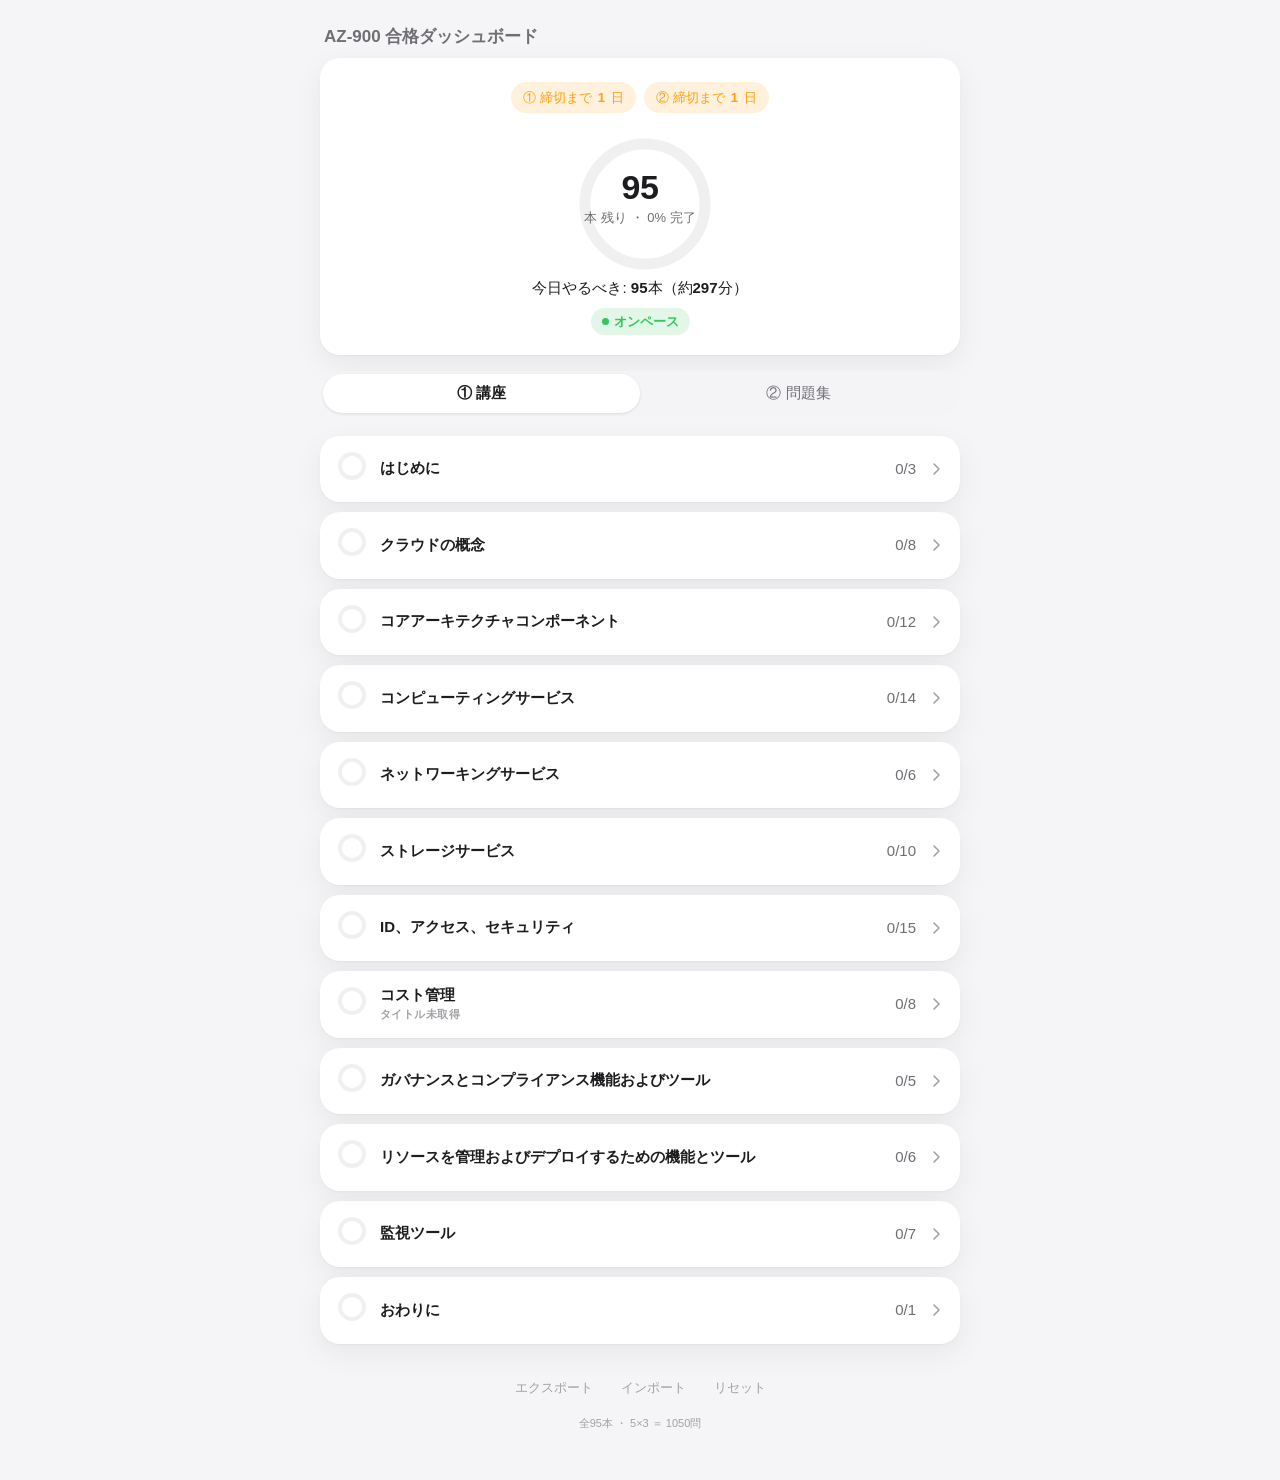
==== index.html @ 656df4c3 "feat: AZ-900 学習管理ダッシュボード（① 講座 / ② 問題集の進捗・ペース管理）" ====
<!DOCTYPE html>
<html lang="ja">

<head>
  <meta charset="UTF-8">
  <meta name="viewport" content="width=device-width, initial-scale=1, viewport-fit=cover">
  <meta name="color-scheme" content="light dark">
  <title>AZ-900 合格ダッシュボード</title>
  <link rel="stylesheet" href="styles.css">
</head>

<body>
  <main class="app" id="app">
    <!-- app.js が動的にレンダリングする。JS無効時のフォールバック文言のみ置く。 -->
    <noscript>
      <p style="padding:24px;text-align:center;">
        このダッシュボードの利用には JavaScript が必要です。
      </p>
    </noscript>
  </main>

  <!-- 非module・プレーンな defer スクリプト。読み込み順は data.js → app.js。 -->
  <script defer src="data.js"></script>
  <script defer src="app.js"></script>
</body>

</html>
---- styles.css ----
/* ===========================================================================
   AZ-900 合格ダッシュボード — styles.css
   DESIGN.md のトークンをそのまま実装。外部依存ゼロ。
   =========================================================================== */

:root {
  color-scheme: light dark;
  --bg: #F5F5F7;
  --surface: #FFFFFF;
  --surface-2: #F4F4F7;
  --text: #1D1D1F;
  --text-2: #6E6E73;
  --text-3: #A1A1A6;
  --separator: rgba(0, 0, 0, 0.08);
  --accent: #0071E3;
  --accent-soft: rgba(0, 113, 227, 0.12);
  --success: #34C759;
  --warn: #FF9F0A;
  --danger: #FF3B30;
  --ring-track: rgba(0, 0, 0, 0.06);
  --shadow-card: 0 1px 2px rgba(0, 0, 0, .04), 0 10px 30px rgba(0, 0, 0, .06);

  --font: -apple-system, BlinkMacSystemFont, "Segoe UI", Roboto,
    "Hiragino Sans", "Noto Sans JP", sans-serif;

  --ease-out: cubic-bezier(.22, .61, .36, 1);
  --ease-spring: cubic-bezier(.34, 1.56, .64, 1);
  --dur-fast: 180ms;
  --dur: 280ms;
  --dur-slow: 460ms;

  --r-sm: 10px;
  --r-md: 14px;
  --r-lg: 20px;
  --r-pill: 999px;

  --pad-page: 16px;
  --maxw: 680px;
}

@media (prefers-color-scheme: dark) {
  :root {
    --bg: #000000;
    --surface: #1C1C1E;
    --surface-2: #2C2C2E;
    --text: #F5F5F7;
    --text-2: #AEAEB2;
    --text-3: #6E6E73;
    --separator: rgba(255, 255, 255, 0.10);
    --accent: #0A84FF;
    --accent-soft: rgba(10, 132, 255, 0.18);
    --success: #30D158;
    --warn: #FFD60A;
    --danger: #FF453A;
    --ring-track: rgba(255, 255, 255, 0.12);
    --shadow-card: none;
  }
}

/* --- reset ---------------------------------------------------------------- */
* {
  box-sizing: border-box;
  margin: 0;
  padding: 0;
}

html {
  -webkit-text-size-adjust: 100%;
}

body {
  font-family: var(--font);
  font-size: 15px;
  line-height: 1.5;
  color: var(--text);
  background: var(--bg);
  -webkit-font-smoothing: antialiased;
  text-rendering: optimizeLegibility;
  padding:
    env(safe-area-inset-top) env(safe-area-inset-right)
    env(safe-area-inset-bottom) env(safe-area-inset-left);
}

button {
  font: inherit;
  color: inherit;
  background: none;
  border: none;
  cursor: pointer;
}

.num {
  font-variant-numeric: tabular-nums;
  font-feature-settings: "tnum";
}

.visually-hidden {
  position: absolute;
  width: 1px;
  height: 1px;
  padding: 0;
  margin: -1px;
  overflow: hidden;
  clip: rect(0, 0, 0, 0);
  white-space: nowrap;
  border: 0;
}

:focus-visible {
  outline: 2px solid var(--accent);
  outline-offset: 2px;
  border-radius: 6px;
}

/* --- layout --------------------------------------------------------------- */
.app {
  max-width: var(--maxw);
  margin: 0 auto;
  padding: 8px var(--pad-page) 48px;
}

@media (min-width: 480px) {
  .app {
    --pad-page: 20px;
  }
}

/* --- header --------------------------------------------------------------- */
.header {
  padding: 16px 4px 8px;
}

.header__title {
  font-size: 17px;
  font-weight: 600;
  letter-spacing: 0;
  color: var(--text-2);
}

/* --- card ----------------------------------------------------------------- */
.card {
  background: var(--surface);
  border-radius: var(--r-lg);
  box-shadow: var(--shadow-card);
}

@media (prefers-color-scheme: dark) {
  .card {
    border: 1px solid var(--separator);
  }
}

/* --- hero ----------------------------------------------------------------- */
.hero {
  padding: 24px 20px 20px;
  margin-bottom: 16px;
  text-align: center;
}

.hero__chips {
  display: flex;
  justify-content: center;
  gap: 8px;
  margin-bottom: 20px;
}

.chip {
  display: inline-flex;
  align-items: center;
  gap: 6px;
  padding: 6px 12px;
  border-radius: var(--r-pill);
  background: var(--surface-2);
  font-size: 13px;
  color: var(--text-2);
  white-space: nowrap;
}

.chip__days {
  font-weight: 700;
  font-variant-numeric: tabular-nums;
}

.chip--normal {
  color: var(--text-2);
}

.chip--warn {
  color: var(--warn);
  background: color-mix(in srgb, var(--warn) 14%, transparent);
}

.chip--danger {
  color: var(--danger);
  background: color-mix(in srgb, var(--danger) 14%, transparent);
}

.hero__ring {
  position: relative;
  width: 132px;
  height: 132px;
  margin: 4px auto 8px;
}

.hero__ring-center {
  position: absolute;
  inset: 0;
  display: flex;
  flex-direction: column;
  align-items: center;
  justify-content: center;
  gap: 2px;
}

.hero__big {
  font-size: 34px;
  font-weight: 700;
  letter-spacing: -0.01em;
  line-height: 1.05;
  font-variant-numeric: tabular-nums;
}

.hero__pct {
  font-size: 13px;
  color: var(--text-2);
  font-variant-numeric: tabular-nums;
}

.hero__today {
  margin-top: 12px;
  display: flex;
  flex-direction: column;
  align-items: center;
  gap: 8px;
}

.hero__today-line {
  font-size: 15px;
  color: var(--text);
}

.hero__today-line b {
  font-weight: 700;
  font-variant-numeric: tabular-nums;
}

.badge {
  display: inline-flex;
  align-items: center;
  gap: 5px;
  padding: 4px 11px;
  border-radius: var(--r-pill);
  font-size: 13px;
  font-weight: 600;
}

.badge__dot {
  width: 7px;
  height: 7px;
  border-radius: 50%;
  background: currentColor;
}

.badge--success {
  color: var(--success);
  background: color-mix(in srgb, var(--success) 14%, transparent);
}

.badge--warn {
  color: var(--warn);
  background: color-mix(in srgb, var(--warn) 14%, transparent);
}

.badge--danger {
  color: var(--danger);
  background: color-mix(in srgb, var(--danger) 14%, transparent);
}

/* --- ring (svg) ----------------------------------------------------------- */
.ring {
  transform: rotate(-90deg);
}

.ring__track {
  fill: none;
  stroke: var(--ring-track);
}

.ring__progress {
  fill: none;
  stroke: var(--accent);
  stroke-linecap: round;
  transition: stroke-dashoffset var(--dur-slow) var(--ease-out),
    stroke var(--dur) var(--ease-out);
}

.ring__progress.is-complete {
  stroke: var(--success);
}

/* --- segmented control ---------------------------------------------------- */
.segmented {
  position: relative;
  display: grid;
  grid-template-columns: 1fr 1fr;
  gap: 0;
  padding: 3px;
  margin-bottom: 20px;
  background: var(--surface-2);
  border-radius: var(--r-pill);
}

.segmented__pill {
  position: absolute;
  top: 3px;
  left: 3px;
  bottom: 3px;
  width: calc(50% - 3px);
  border-radius: var(--r-pill);
  background: var(--surface);
  box-shadow: 0 1px 3px rgba(0, 0, 0, .10);
  transform: translateX(0);
  transition: transform var(--dur) var(--ease-out);
}

@media (prefers-color-scheme: dark) {
  .segmented__pill {
    background: var(--surface);
    box-shadow: 0 1px 3px rgba(0, 0, 0, .4);
  }
}

.segmented[data-active="quiz"] .segmented__pill {
  transform: translateX(100%);
}

.segmented__btn {
  position: relative;
  z-index: 1;
  padding: 8px 4px;
  border-radius: var(--r-pill);
  font-size: 15px;
  font-weight: 400;
  color: var(--text-2);
  transition: color var(--dur) var(--ease-out);
}

.segmented__btn[aria-selected="true"] {
  font-weight: 600;
  color: var(--text);
}

/* --- tab panels ----------------------------------------------------------- */
.panel {
  display: block;
}

.panel[hidden] {
  display: none;
}

/* --- section cards (① lecture) ------------------------------------------- */
.sections {
  display: flex;
  flex-direction: column;
  gap: 10px;
}

.section {
  overflow: hidden;
}

.section__header {
  display: flex;
  align-items: center;
  gap: 12px;
  width: 100%;
  padding: 14px 16px;
  text-align: left;
}

.section__ring {
  flex: 0 0 auto;
}

.section__title {
  flex: 1 1 auto;
  min-width: 0;
  display: flex;
  flex-direction: column;
  gap: 2px;
}

.section__name {
  font-size: 15px;
  font-weight: 600;
  letter-spacing: 0;
  line-height: 1.25;
}

.section__note {
  font-size: 11px;
  font-weight: 600;
  letter-spacing: 0.04em;
  color: var(--text-3);
  text-transform: none;
}

.section__count {
  flex: 0 0 auto;
  font-size: 15px;
  color: var(--text-2);
  font-variant-numeric: tabular-nums;
}

.section__chevron {
  flex: 0 0 auto;
  width: 16px;
  height: 16px;
  color: var(--text-3);
  transition: transform var(--dur) var(--ease-out);
}

.section[data-open="true"] .section__chevron {
  transform: rotate(90deg);
}

.section__body {
  display: grid;
  grid-template-rows: 0fr;
  transition: grid-template-rows var(--dur) var(--ease-out);
}

.section[data-open="true"] .section__body {
  grid-template-rows: 1fr;
}

.section__body-inner {
  overflow: hidden;
}

.lectures {
  border-top: 1px solid var(--separator);
  padding: 4px 0;
}

/* --- lecture row ---------------------------------------------------------- */
.lecture {
  display: flex;
  align-items: center;
  gap: 12px;
  width: 100%;
  min-height: 44px;
  padding: 8px 16px;
  text-align: left;
  transition: opacity var(--dur) var(--ease-out);
}

.lecture[aria-checked="true"] {
  opacity: 0.55;
}

.lecture__title {
  flex: 1 1 auto;
  min-width: 0;
  font-size: 15px;
  line-height: 1.35;
}

.lecture__dur {
  flex: 0 0 auto;
  font-size: 13px;
  color: var(--text-3);
  font-variant-numeric: tabular-nums;
}

/* --- checkbox (round) ----------------------------------------------------- */
.check {
  flex: 0 0 auto;
  width: 24px;
  height: 24px;
  display: block;
}

.check__box {
  fill: none;
  stroke: var(--text-3);
  stroke-width: 1.6;
  transition: fill var(--dur) var(--ease-out),
    stroke var(--dur) var(--ease-out);
  transform-origin: center;
}

.check__mark {
  fill: none;
  stroke: #fff;
  stroke-width: 2.2;
  stroke-linecap: round;
  stroke-linejoin: round;
  stroke-dasharray: 20;
  stroke-dashoffset: 20;
  transition: stroke-dashoffset var(--dur) var(--ease-out);
}

[aria-checked="true"] .check__box {
  fill: var(--success);
  stroke: var(--success);
  animation: check-pop var(--dur) var(--ease-spring);
}

[aria-checked="true"] .check__mark {
  stroke-dashoffset: 0;
}

@keyframes check-pop {
  0% { transform: scale(0.9); }
  100% { transform: scale(1); }
}

/* --- quiz grid (② quiz) --------------------------------------------------- */
.quiz {
  padding: 16px;
}

.quiz__grid {
  display: grid;
  grid-template-columns: minmax(0, 1.4fr) repeat(3, 1fr);
  gap: 8px;
  align-items: stretch;
}

.quiz__col-head,
.quiz__row-head {
  display: flex;
  flex-direction: column;
  justify-content: center;
}

.quiz__col-head {
  align-items: center;
  font-size: 11px;
  font-weight: 600;
  letter-spacing: 0.04em;
  color: var(--text-3);
  padding-bottom: 4px;
}

.quiz__corner {
  /* empty top-left cell */
}

.quiz__row-head {
  padding-right: 8px;
}

.quiz__row-name {
  font-size: 15px;
  font-weight: 600;
  line-height: 1.2;
}

.quiz__row-sub {
  font-size: 11px;
  color: var(--text-3);
  font-variant-numeric: tabular-nums;
}

.cell {
  position: relative;
  aspect-ratio: 1 / 1;
  min-height: 48px;
  border-radius: var(--r-md);
  border: 1.5px solid var(--separator);
  background: transparent;
  display: flex;
  align-items: center;
  justify-content: center;
  transition: background var(--dur) var(--ease-out),
    border-color var(--dur) var(--ease-out);
}

.cell[aria-checked="true"] {
  background: var(--accent-soft);
  border-color: transparent;
}

.cell__mark {
  width: 20px;
  height: 20px;
  color: var(--accent);
  opacity: 0;
  transform: scale(0.8);
  transition: opacity var(--dur) var(--ease-out),
    transform var(--dur) var(--ease-spring);
}

.cell[aria-checked="true"] .cell__mark {
  opacity: 1;
  transform: scale(1);
}

.cell[data-has-score="true"] .cell__mark {
  display: none;
}

.cell__score {
  font-size: 15px;
  font-weight: 700;
  font-variant-numeric: tabular-nums;
  display: none;
}

.cell[data-has-score="true"] .cell__score {
  display: block;
}

.cell__score--pass {
  color: var(--success);
}

.cell__score--fail {
  color: var(--warn);
}

.cell__info {
  position: absolute;
  top: 2px;
  right: 4px;
  width: 20px;
  height: 20px;
  display: flex;
  align-items: center;
  justify-content: center;
  font-size: 15px;
  line-height: 1;
  color: var(--text-3);
  border-radius: 50%;
}

.cell__info:hover {
  color: var(--text-2);
}

/* --- score chart ---------------------------------------------------------- */
.quiz__chart {
  margin-top: 20px;
  padding-top: 16px;
  border-top: 1px solid var(--separator);
}

.quiz__chart-head {
  font-size: 11px;
  font-weight: 600;
  letter-spacing: 0.04em;
  color: var(--text-3);
  margin-bottom: 8px;
}

.chart {
  display: block;
  width: 100%;
  height: auto;
}

.chart__line {
  fill: none;
  stroke: var(--accent);
  stroke-width: 2;
  stroke-linecap: round;
  stroke-linejoin: round;
}

.chart__pass {
  stroke: var(--text-3);
  stroke-width: 1;
  stroke-dasharray: 3 4;
}

.chart__dot {
  fill: var(--accent);
}

.chart__label {
  font-size: 10px;
  fill: var(--text-3);
  font-variant-numeric: tabular-nums;
}

.chart__empty {
  font-size: 13px;
  color: var(--text-3);
  text-align: center;
  padding: 12px 0;
}

/* --- footer --------------------------------------------------------------- */
.footer {
  margin-top: 28px;
  display: flex;
  justify-content: center;
  gap: 20px;
  flex-wrap: wrap;
}

.footer__btn {
  font-size: 13px;
  color: var(--text-3);
  padding: 6px 4px;
  border-radius: var(--r-sm);
  transition: color var(--dur-fast) var(--ease-out);
}

.footer__btn:hover {
  color: var(--accent);
}

.footer__meta {
  margin-top: 12px;
  text-align: center;
  font-size: 11px;
  color: var(--text-3);
  font-variant-numeric: tabular-nums;
}

/* --- reduced motion ------------------------------------------------------- */
@media (prefers-reduced-motion: reduce) {
  *,
  *::before,
  *::after {
    animation-duration: 0.001ms !important;
    animation-iteration-count: 1 !important;
    transition-duration: 0.001ms !important;
    scroll-behavior: auto !important;
  }
}
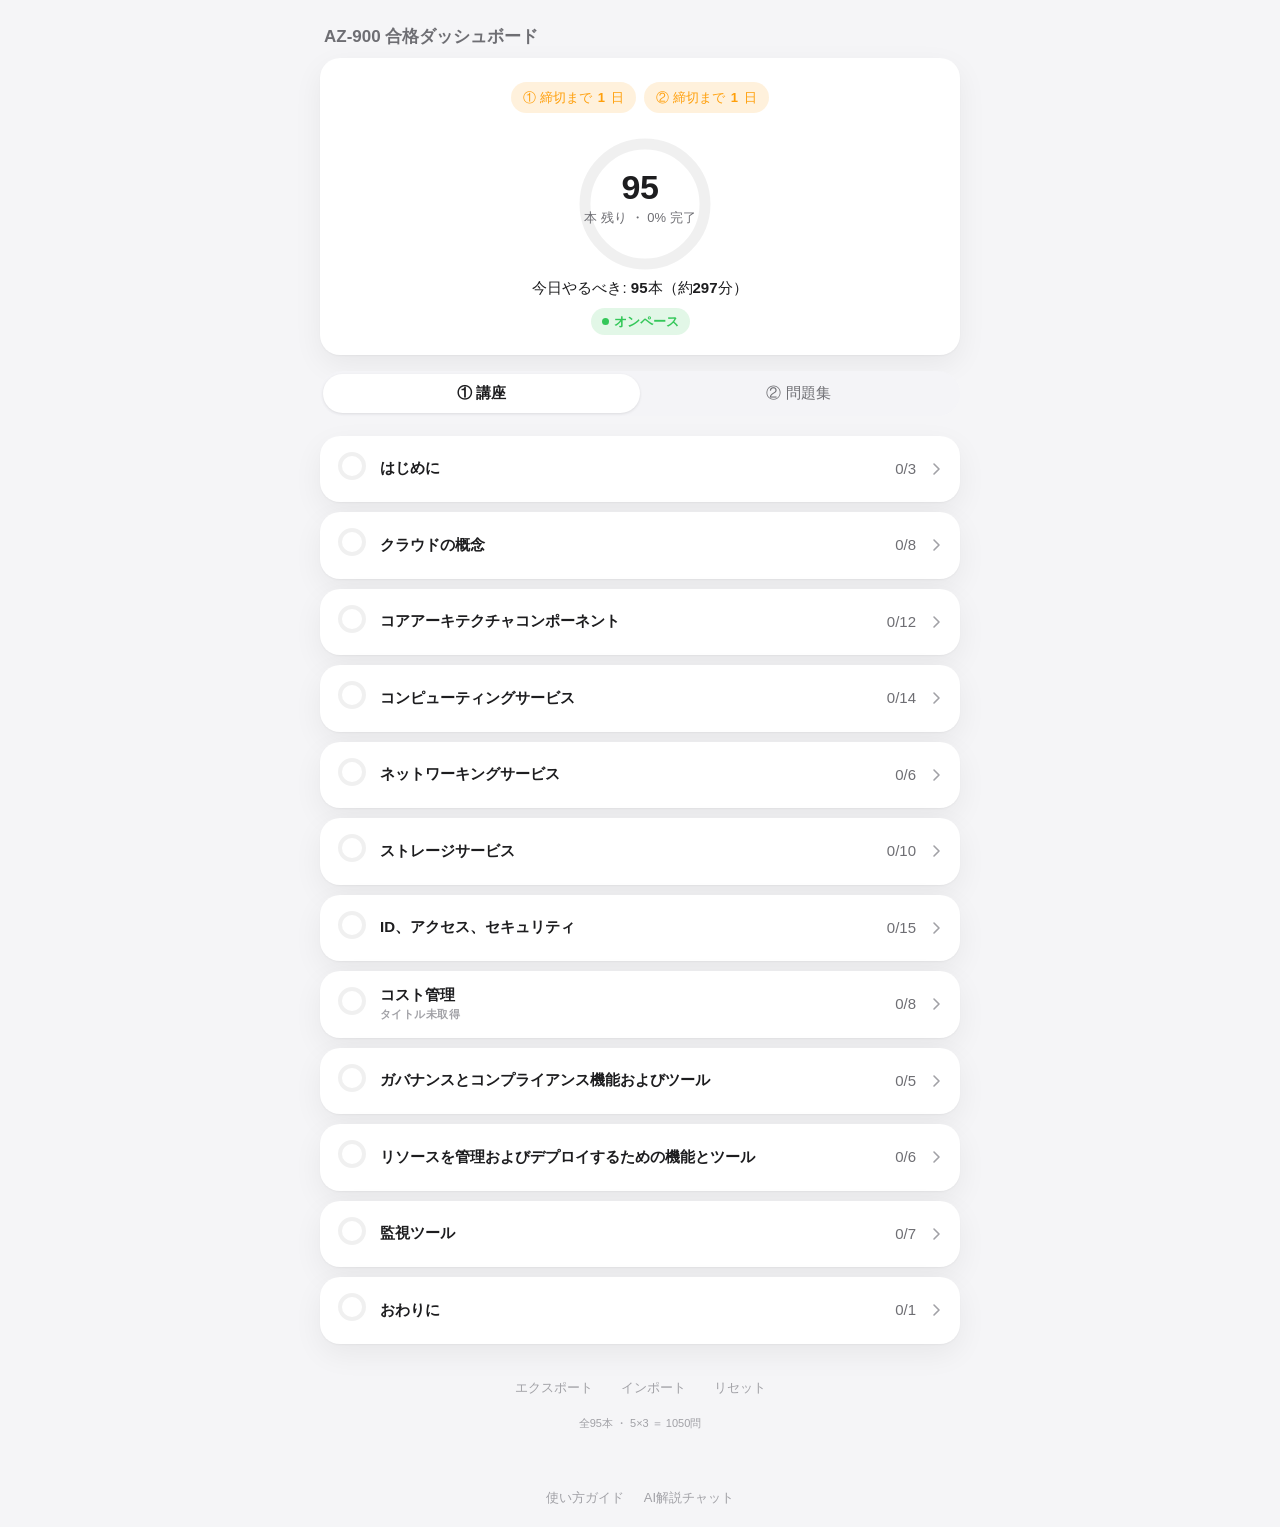
==== commit 5cf41594: "feat: 使い方ガイドとAI解説チャットを追加（画像→初心者向け解説、ローカルCLI/BYOK両対応、履歴IndexedDB保存）" ====
--- a/index.html
+++ b/index.html
@@ -7,6 +7,28 @@
   <meta name="color-scheme" content="light dark">
   <title>AZ-900 合格ダッシュボード</title>
   <link rel="stylesheet" href="styles.css">
+  <style>
+    /* app.js/styles.css は変更禁止のため、グローバルナビのスタイルはここに最小限だけ置く。 */
+    .global-nav {
+      max-width: var(--maxw);
+      margin: 0 auto;
+      padding: 8px var(--pad-page) calc(20px + env(safe-area-inset-bottom));
+      display: flex;
+      justify-content: center;
+      gap: 20px;
+    }
+
+    .global-nav a {
+      font-size: 13px;
+      color: var(--text-3);
+      text-decoration: none;
+      transition: color var(--dur-fast) var(--ease-out);
+    }
+
+    .global-nav a:hover {
+      color: var(--accent);
+    }
+  </style>
 </head>
 
 <body>
@@ -19,6 +41,12 @@
     </noscript>
   </main>
 
+  <!-- app.js の描画領域(#app)の外側に置く、控えめな固定フッタナビ。 -->
+  <nav class="global-nav" aria-label="ページ移動">
+    <a href="guide.html">使い方ガイド</a>
+    <a href="chat.html">AI解説チャット</a>
+  </nav>
+
   <!-- 非module・プレーンな defer スクリプト。読み込み順は data.js → app.js。 -->
   <script defer src="data.js"></script>
   <script defer src="app.js"></script>
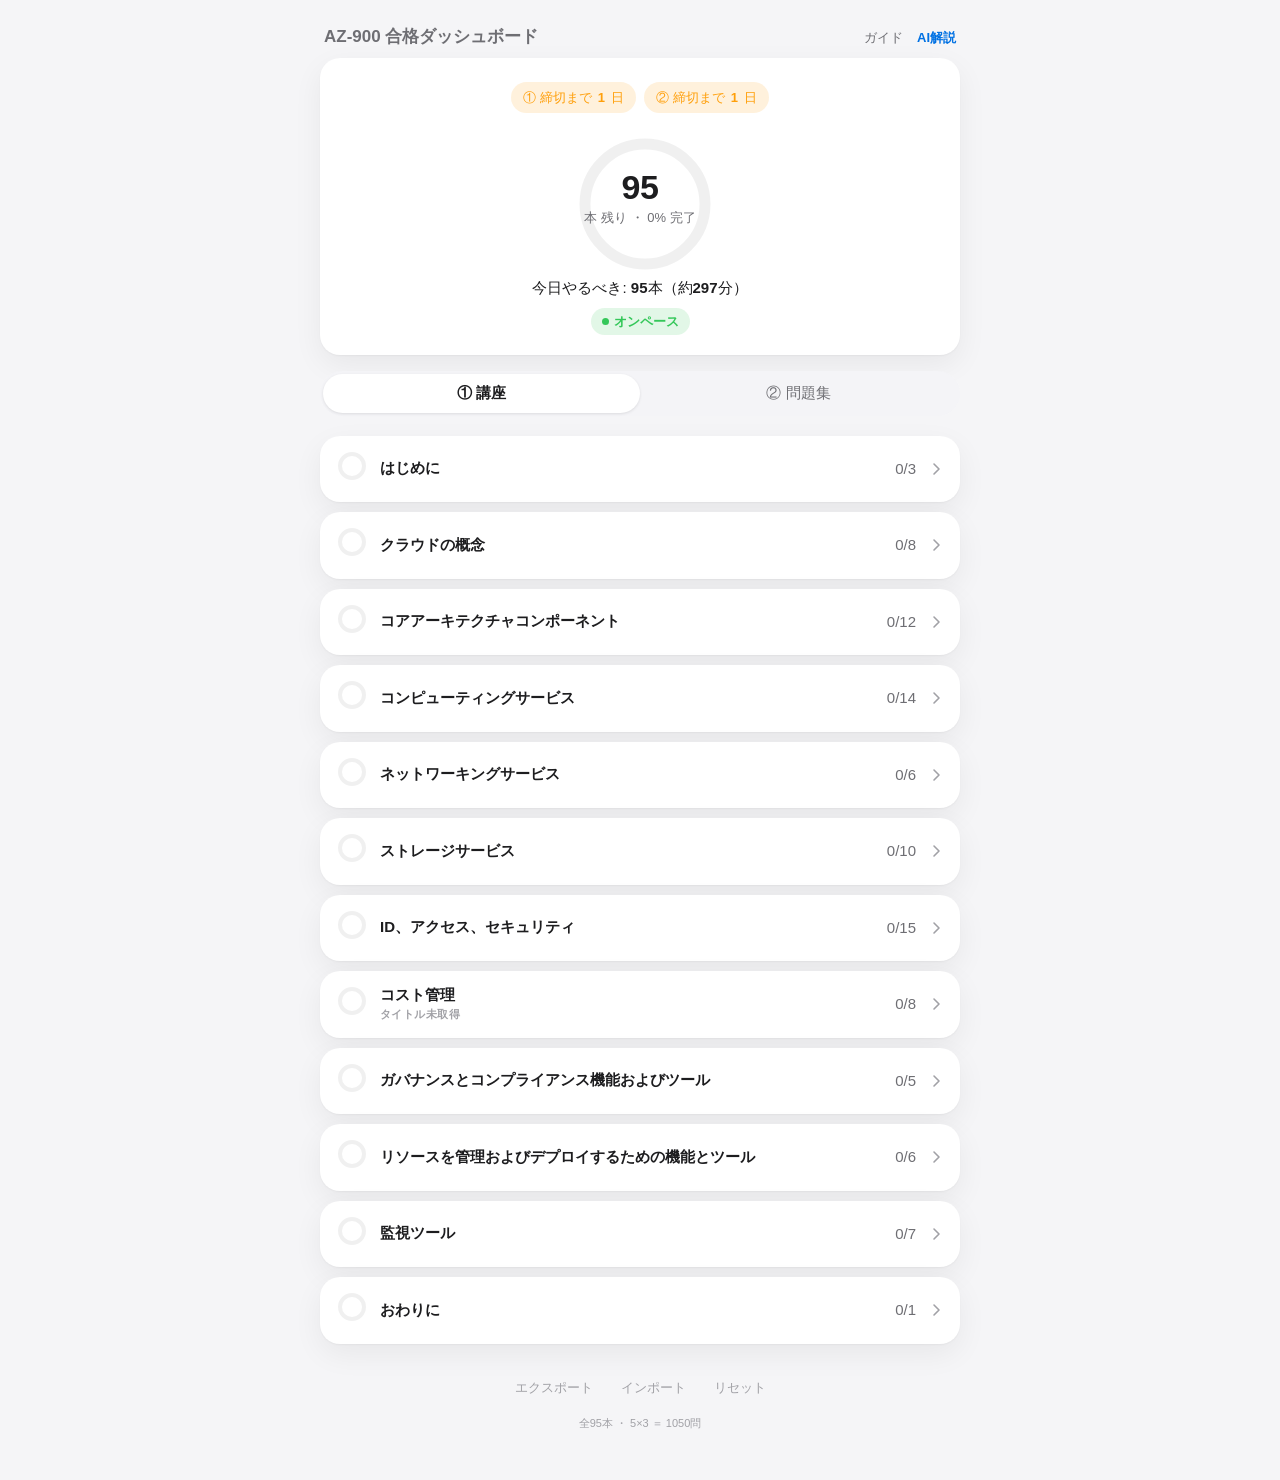
==== commit c6dab24c: "feat: ヘッダーにガイド/AI解説チャットへの常設リンクを追加（下部ナビは重複のため削除）" ====
--- a/index.html
+++ b/index.html
@@ -7,28 +7,6 @@
   <meta name="color-scheme" content="light dark">
   <title>AZ-900 合格ダッシュボード</title>
   <link rel="stylesheet" href="styles.css">
-  <style>
-    /* app.js/styles.css は変更禁止のため、グローバルナビのスタイルはここに最小限だけ置く。 */
-    .global-nav {
-      max-width: var(--maxw);
-      margin: 0 auto;
-      padding: 8px var(--pad-page) calc(20px + env(safe-area-inset-bottom));
-      display: flex;
-      justify-content: center;
-      gap: 20px;
-    }
-
-    .global-nav a {
-      font-size: 13px;
-      color: var(--text-3);
-      text-decoration: none;
-      transition: color var(--dur-fast) var(--ease-out);
-    }
-
-    .global-nav a:hover {
-      color: var(--accent);
-    }
-  </style>
 </head>
 
 <body>
@@ -41,12 +19,6 @@
     </noscript>
   </main>
 
-  <!-- app.js の描画領域(#app)の外側に置く、控えめな固定フッタナビ。 -->
-  <nav class="global-nav" aria-label="ページ移動">
-    <a href="guide.html">使い方ガイド</a>
-    <a href="chat.html">AI解説チャット</a>
-  </nav>
-
   <!-- 非module・プレーンな defer スクリプト。読み込み順は data.js → app.js。 -->
   <script defer src="data.js"></script>
   <script defer src="app.js"></script>
--- a/styles.css
+++ b/styles.css
@@ -127,6 +127,10 @@
 
 /* --- header --------------------------------------------------------------- */
 .header {
+  display: flex;
+  align-items: baseline;
+  justify-content: space-between;
+  gap: 12px;
   padding: 16px 4px 8px;
 }
 
@@ -135,6 +139,28 @@
   font-weight: 600;
   letter-spacing: 0;
   color: var(--text-2);
+}
+
+.header__nav {
+  display: flex;
+  gap: 14px;
+  flex: 0 0 auto;
+}
+
+.header__link {
+  font-size: 13px;
+  color: var(--text-2);
+  text-decoration: none;
+  transition: color var(--dur-fast) var(--ease-out);
+}
+
+.header__link:hover {
+  color: var(--accent);
+}
+
+.header__link--accent {
+  color: var(--accent);
+  font-weight: 600;
 }
 
 /* --- card ----------------------------------------------------------------- */
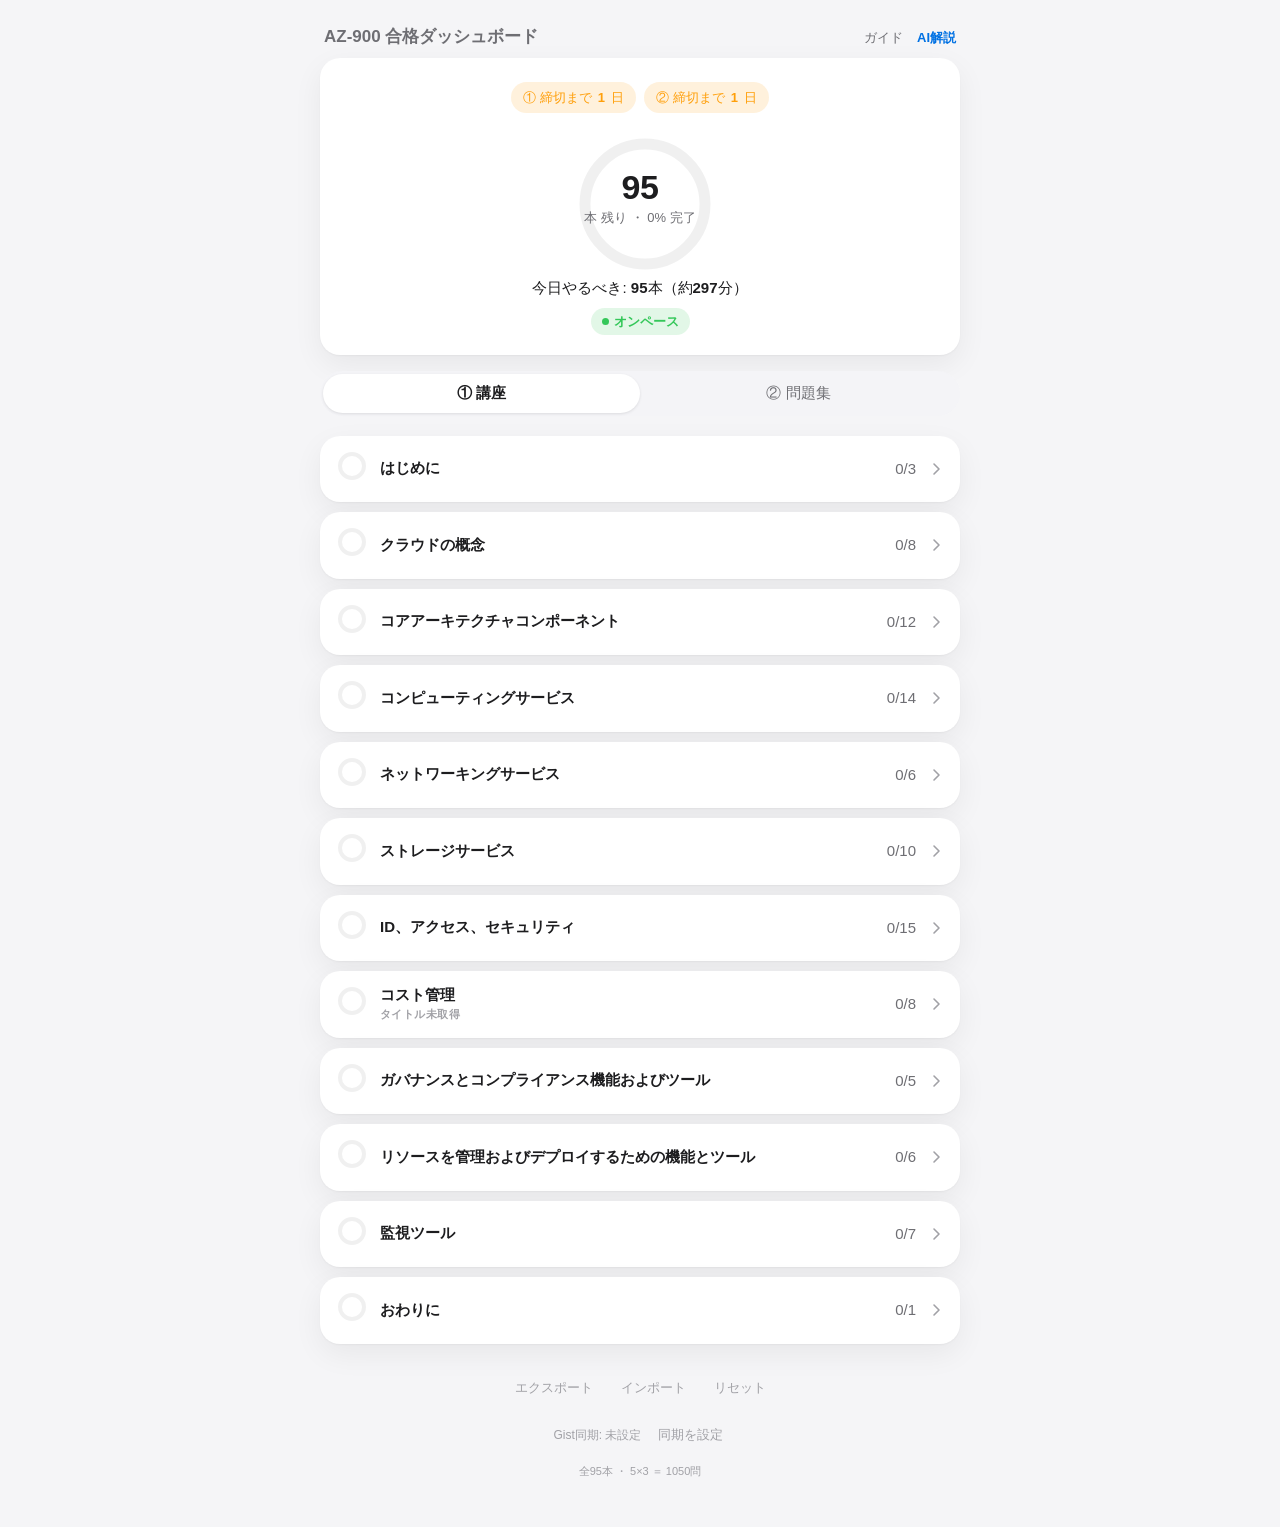
==== commit 218fdd0e: "feat: GitHub Gist経由のスマホ進捗同期を追加（secret gist自動作成/発見・競合はキー単位unionマージ・トークンはlocalStorageのみ）" ====
--- a/index.html
+++ b/index.html
@@ -6,7 +6,7 @@
   <meta name="viewport" content="width=device-width, initial-scale=1, viewport-fit=cover">
   <meta name="color-scheme" content="light dark">
   <title>AZ-900 合格ダッシュボード</title>
-  <link rel="stylesheet" href="styles.css">
+  <link rel="stylesheet" href="assets/styles.css">
 </head>
 
 <body>
@@ -19,9 +19,10 @@
     </noscript>
   </main>
 
-  <!-- 非module・プレーンな defer スクリプト。読み込み順は data.js → app.js。 -->
-  <script defer src="data.js"></script>
-  <script defer src="app.js"></script>
+  <!-- 非module・プレーンな defer スクリプト。読み込み順は data.js → app.js → sync.js。 -->
+  <script defer src="assets/data.js"></script>
+  <script defer src="assets/app.js"></script>
+  <script defer src="assets/sync.js"></script>
 </body>
 
 </html>
--- a/assets/styles.css
+++ b/assets/styles.css
@@ -0,0 +1,810 @@
+/* ===========================================================================
+   AZ-900 合格ダッシュボード — styles.css
+   DESIGN.md のトークンをそのまま実装。外部依存ゼロ。
+   =========================================================================== */
+
+:root {
+  color-scheme: light dark;
+  --bg: #F5F5F7;
+  --surface: #FFFFFF;
+  --surface-2: #F4F4F7;
+  --text: #1D1D1F;
+  --text-2: #6E6E73;
+  --text-3: #A1A1A6;
+  --separator: rgba(0, 0, 0, 0.08);
+  --accent: #0071E3;
+  --accent-soft: rgba(0, 113, 227, 0.12);
+  --success: #34C759;
+  --warn: #FF9F0A;
+  --danger: #FF3B30;
+  --ring-track: rgba(0, 0, 0, 0.06);
+  --shadow-card: 0 1px 2px rgba(0, 0, 0, .04), 0 10px 30px rgba(0, 0, 0, .06);
+
+  --font: -apple-system, BlinkMacSystemFont, "Segoe UI", Roboto,
+    "Hiragino Sans", "Noto Sans JP", sans-serif;
+
+  --ease-out: cubic-bezier(.22, .61, .36, 1);
+  --ease-spring: cubic-bezier(.34, 1.56, .64, 1);
+  --dur-fast: 180ms;
+  --dur: 280ms;
+  --dur-slow: 460ms;
+
+  --r-sm: 10px;
+  --r-md: 14px;
+  --r-lg: 20px;
+  --r-pill: 999px;
+
+  --pad-page: 16px;
+  --maxw: 680px;
+}
+
+@media (prefers-color-scheme: dark) {
+  :root {
+    --bg: #000000;
+    --surface: #1C1C1E;
+    --surface-2: #2C2C2E;
+    --text: #F5F5F7;
+    --text-2: #AEAEB2;
+    --text-3: #6E6E73;
+    --separator: rgba(255, 255, 255, 0.10);
+    --accent: #0A84FF;
+    --accent-soft: rgba(10, 132, 255, 0.18);
+    --success: #30D158;
+    --warn: #FFD60A;
+    --danger: #FF453A;
+    --ring-track: rgba(255, 255, 255, 0.12);
+    --shadow-card: none;
+  }
+}
+
+/* --- reset ---------------------------------------------------------------- */
+* {
+  box-sizing: border-box;
+  margin: 0;
+  padding: 0;
+}
+
+html {
+  -webkit-text-size-adjust: 100%;
+}
+
+body {
+  font-family: var(--font);
+  font-size: 15px;
+  line-height: 1.5;
+  color: var(--text);
+  background: var(--bg);
+  -webkit-font-smoothing: antialiased;
+  text-rendering: optimizeLegibility;
+  padding:
+    env(safe-area-inset-top) env(safe-area-inset-right)
+    env(safe-area-inset-bottom) env(safe-area-inset-left);
+}
+
+button {
+  font: inherit;
+  color: inherit;
+  background: none;
+  border: none;
+  cursor: pointer;
+}
+
+.num {
+  font-variant-numeric: tabular-nums;
+  font-feature-settings: "tnum";
+}
+
+.visually-hidden {
+  position: absolute;
+  width: 1px;
+  height: 1px;
+  padding: 0;
+  margin: -1px;
+  overflow: hidden;
+  clip: rect(0, 0, 0, 0);
+  white-space: nowrap;
+  border: 0;
+}
+
+:focus-visible {
+  outline: 2px solid var(--accent);
+  outline-offset: 2px;
+  border-radius: 6px;
+}
+
+/* --- layout --------------------------------------------------------------- */
+.app {
+  max-width: var(--maxw);
+  margin: 0 auto;
+  padding: 8px var(--pad-page) 48px;
+}
+
+@media (min-width: 480px) {
+  .app {
+    --pad-page: 20px;
+  }
+}
+
+/* --- header --------------------------------------------------------------- */
+.header {
+  display: flex;
+  align-items: baseline;
+  justify-content: space-between;
+  gap: 12px;
+  padding: 16px 4px 8px;
+}
+
+.header__title {
+  font-size: 17px;
+  font-weight: 600;
+  letter-spacing: 0;
+  color: var(--text-2);
+}
+
+.header__nav {
+  display: flex;
+  gap: 14px;
+  flex: 0 0 auto;
+}
+
+.header__link {
+  font-size: 13px;
+  color: var(--text-2);
+  text-decoration: none;
+  transition: color var(--dur-fast) var(--ease-out);
+}
+
+.header__link:hover {
+  color: var(--accent);
+}
+
+.header__link--accent {
+  color: var(--accent);
+  font-weight: 600;
+}
+
+/* --- card ----------------------------------------------------------------- */
+.card {
+  background: var(--surface);
+  border-radius: var(--r-lg);
+  box-shadow: var(--shadow-card);
+}
+
+@media (prefers-color-scheme: dark) {
+  .card {
+    border: 1px solid var(--separator);
+  }
+}
+
+/* --- hero ----------------------------------------------------------------- */
+.hero {
+  padding: 24px 20px 20px;
+  margin-bottom: 16px;
+  text-align: center;
+}
+
+.hero__chips {
+  display: flex;
+  justify-content: center;
+  gap: 8px;
+  margin-bottom: 20px;
+}
+
+.chip {
+  display: inline-flex;
+  align-items: center;
+  gap: 6px;
+  padding: 6px 12px;
+  border-radius: var(--r-pill);
+  background: var(--surface-2);
+  font-size: 13px;
+  color: var(--text-2);
+  white-space: nowrap;
+}
+
+.chip__days {
+  font-weight: 700;
+  font-variant-numeric: tabular-nums;
+}
+
+.chip--normal {
+  color: var(--text-2);
+}
+
+.chip--warn {
+  color: var(--warn);
+  background: color-mix(in srgb, var(--warn) 14%, transparent);
+}
+
+.chip--danger {
+  color: var(--danger);
+  background: color-mix(in srgb, var(--danger) 14%, transparent);
+}
+
+.hero__ring {
+  position: relative;
+  width: 132px;
+  height: 132px;
+  margin: 4px auto 8px;
+}
+
+.hero__ring-center {
+  position: absolute;
+  inset: 0;
+  display: flex;
+  flex-direction: column;
+  align-items: center;
+  justify-content: center;
+  gap: 2px;
+}
+
+.hero__big {
+  font-size: 34px;
+  font-weight: 700;
+  letter-spacing: -0.01em;
+  line-height: 1.05;
+  font-variant-numeric: tabular-nums;
+}
+
+.hero__pct {
+  font-size: 13px;
+  color: var(--text-2);
+  font-variant-numeric: tabular-nums;
+}
+
+.hero__today {
+  margin-top: 12px;
+  display: flex;
+  flex-direction: column;
+  align-items: center;
+  gap: 8px;
+}
+
+.hero__today-line {
+  font-size: 15px;
+  color: var(--text);
+}
+
+.hero__today-line b {
+  font-weight: 700;
+  font-variant-numeric: tabular-nums;
+}
+
+.badge {
+  display: inline-flex;
+  align-items: center;
+  gap: 5px;
+  padding: 4px 11px;
+  border-radius: var(--r-pill);
+  font-size: 13px;
+  font-weight: 600;
+}
+
+.badge__dot {
+  width: 7px;
+  height: 7px;
+  border-radius: 50%;
+  background: currentColor;
+}
+
+.badge--success {
+  color: var(--success);
+  background: color-mix(in srgb, var(--success) 14%, transparent);
+}
+
+.badge--warn {
+  color: var(--warn);
+  background: color-mix(in srgb, var(--warn) 14%, transparent);
+}
+
+.badge--danger {
+  color: var(--danger);
+  background: color-mix(in srgb, var(--danger) 14%, transparent);
+}
+
+/* --- ring (svg) ----------------------------------------------------------- */
+.ring {
+  transform: rotate(-90deg);
+}
+
+.ring__track {
+  fill: none;
+  stroke: var(--ring-track);
+}
+
+.ring__progress {
+  fill: none;
+  stroke: var(--accent);
+  stroke-linecap: round;
+  transition: stroke-dashoffset var(--dur-slow) var(--ease-out),
+    stroke var(--dur) var(--ease-out);
+}
+
+.ring__progress.is-complete {
+  stroke: var(--success);
+}
+
+/* --- segmented control ---------------------------------------------------- */
+.segmented {
+  position: relative;
+  display: grid;
+  grid-template-columns: 1fr 1fr;
+  gap: 0;
+  padding: 3px;
+  margin-bottom: 20px;
+  background: var(--surface-2);
+  border-radius: var(--r-pill);
+}
+
+.segmented__pill {
+  position: absolute;
+  top: 3px;
+  left: 3px;
+  bottom: 3px;
+  width: calc(50% - 3px);
+  border-radius: var(--r-pill);
+  background: var(--surface);
+  box-shadow: 0 1px 3px rgba(0, 0, 0, .10);
+  transform: translateX(0);
+  transition: transform var(--dur) var(--ease-out);
+}
+
+@media (prefers-color-scheme: dark) {
+  .segmented__pill {
+    background: var(--surface);
+    box-shadow: 0 1px 3px rgba(0, 0, 0, .4);
+  }
+}
+
+.segmented[data-active="quiz"] .segmented__pill {
+  transform: translateX(100%);
+}
+
+.segmented__btn {
+  position: relative;
+  z-index: 1;
+  padding: 8px 4px;
+  border-radius: var(--r-pill);
+  font-size: 15px;
+  font-weight: 400;
+  color: var(--text-2);
+  transition: color var(--dur) var(--ease-out);
+}
+
+.segmented__btn[aria-selected="true"] {
+  font-weight: 600;
+  color: var(--text);
+}
+
+/* --- tab panels ----------------------------------------------------------- */
+.panel {
+  display: block;
+}
+
+.panel[hidden] {
+  display: none;
+}
+
+/* --- section cards (① lecture) ------------------------------------------- */
+.sections {
+  display: flex;
+  flex-direction: column;
+  gap: 10px;
+}
+
+.section {
+  overflow: hidden;
+}
+
+.section__header {
+  display: flex;
+  align-items: center;
+  gap: 12px;
+  width: 100%;
+  padding: 14px 16px;
+  text-align: left;
+}
+
+.section__ring {
+  flex: 0 0 auto;
+}
+
+.section__title {
+  flex: 1 1 auto;
+  min-width: 0;
+  display: flex;
+  flex-direction: column;
+  gap: 2px;
+}
+
+.section__name {
+  font-size: 15px;
+  font-weight: 600;
+  letter-spacing: 0;
+  line-height: 1.25;
+}
+
+.section__note {
+  font-size: 11px;
+  font-weight: 600;
+  letter-spacing: 0.04em;
+  color: var(--text-3);
+  text-transform: none;
+}
+
+.section__count {
+  flex: 0 0 auto;
+  font-size: 15px;
+  color: var(--text-2);
+  font-variant-numeric: tabular-nums;
+}
+
+.section__chevron {
+  flex: 0 0 auto;
+  width: 16px;
+  height: 16px;
+  color: var(--text-3);
+  transition: transform var(--dur) var(--ease-out);
+}
+
+.section[data-open="true"] .section__chevron {
+  transform: rotate(90deg);
+}
+
+.section__body {
+  display: grid;
+  grid-template-rows: 0fr;
+  transition: grid-template-rows var(--dur) var(--ease-out);
+}
+
+.section[data-open="true"] .section__body {
+  grid-template-rows: 1fr;
+}
+
+.section__body-inner {
+  overflow: hidden;
+}
+
+.lectures {
+  border-top: 1px solid var(--separator);
+  padding: 4px 0;
+}
+
+/* --- lecture row ---------------------------------------------------------- */
+.lecture {
+  display: flex;
+  align-items: center;
+  gap: 12px;
+  width: 100%;
+  min-height: 44px;
+  padding: 8px 16px;
+  text-align: left;
+  transition: opacity var(--dur) var(--ease-out);
+}
+
+.lecture[aria-checked="true"] {
+  opacity: 0.55;
+}
+
+.lecture__title {
+  flex: 1 1 auto;
+  min-width: 0;
+  font-size: 15px;
+  line-height: 1.35;
+}
+
+.lecture__dur {
+  flex: 0 0 auto;
+  font-size: 13px;
+  color: var(--text-3);
+  font-variant-numeric: tabular-nums;
+}
+
+/* --- checkbox (round) ----------------------------------------------------- */
+.check {
+  flex: 0 0 auto;
+  width: 24px;
+  height: 24px;
+  display: block;
+}
+
+.check__box {
+  fill: none;
+  stroke: var(--text-3);
+  stroke-width: 1.6;
+  transition: fill var(--dur) var(--ease-out),
+    stroke var(--dur) var(--ease-out);
+  transform-origin: center;
+}
+
+.check__mark {
+  fill: none;
+  stroke: #fff;
+  stroke-width: 2.2;
+  stroke-linecap: round;
+  stroke-linejoin: round;
+  stroke-dasharray: 20;
+  stroke-dashoffset: 20;
+  transition: stroke-dashoffset var(--dur) var(--ease-out);
+}
+
+[aria-checked="true"] .check__box {
+  fill: var(--success);
+  stroke: var(--success);
+  animation: check-pop var(--dur) var(--ease-spring);
+}
+
+[aria-checked="true"] .check__mark {
+  stroke-dashoffset: 0;
+}
+
+@keyframes check-pop {
+  0% { transform: scale(0.9); }
+  100% { transform: scale(1); }
+}
+
+/* --- quiz grid (② quiz) --------------------------------------------------- */
+.quiz {
+  padding: 16px;
+}
+
+.quiz__grid {
+  display: grid;
+  grid-template-columns: minmax(0, 1.4fr) repeat(3, 1fr);
+  gap: 8px;
+  align-items: stretch;
+}
+
+.quiz__col-head,
+.quiz__row-head {
+  display: flex;
+  flex-direction: column;
+  justify-content: center;
+}
+
+.quiz__col-head {
+  align-items: center;
+  font-size: 11px;
+  font-weight: 600;
+  letter-spacing: 0.04em;
+  color: var(--text-3);
+  padding-bottom: 4px;
+}
+
+.quiz__corner {
+  /* empty top-left cell */
+}
+
+.quiz__row-head {
+  padding-right: 8px;
+}
+
+.quiz__row-name {
+  font-size: 15px;
+  font-weight: 600;
+  line-height: 1.2;
+}
+
+.quiz__row-sub {
+  font-size: 11px;
+  color: var(--text-3);
+  font-variant-numeric: tabular-nums;
+}
+
+.cell {
+  position: relative;
+  aspect-ratio: 1 / 1;
+  min-height: 48px;
+  border-radius: var(--r-md);
+  border: 1.5px solid var(--separator);
+  background: transparent;
+  display: flex;
+  align-items: center;
+  justify-content: center;
+  transition: background var(--dur) var(--ease-out),
+    border-color var(--dur) var(--ease-out);
+}
+
+.cell[aria-checked="true"] {
+  background: var(--accent-soft);
+  border-color: transparent;
+}
+
+.cell__mark {
+  width: 20px;
+  height: 20px;
+  color: var(--accent);
+  opacity: 0;
+  transform: scale(0.8);
+  transition: opacity var(--dur) var(--ease-out),
+    transform var(--dur) var(--ease-spring);
+}
+
+.cell[aria-checked="true"] .cell__mark {
+  opacity: 1;
+  transform: scale(1);
+}
+
+.cell[data-has-score="true"] .cell__mark {
+  display: none;
+}
+
+.cell__score {
+  font-size: 15px;
+  font-weight: 700;
+  font-variant-numeric: tabular-nums;
+  display: none;
+}
+
+.cell[data-has-score="true"] .cell__score {
+  display: block;
+}
+
+.cell__score--pass {
+  color: var(--success);
+}
+
+.cell__score--fail {
+  color: var(--warn);
+}
+
+.cell__info {
+  position: absolute;
+  top: 2px;
+  right: 4px;
+  width: 20px;
+  height: 20px;
+  display: flex;
+  align-items: center;
+  justify-content: center;
+  font-size: 15px;
+  line-height: 1;
+  color: var(--text-3);
+  border-radius: 50%;
+}
+
+.cell__info:hover {
+  color: var(--text-2);
+}
+
+/* --- score chart ---------------------------------------------------------- */
+.quiz__chart {
+  margin-top: 20px;
+  padding-top: 16px;
+  border-top: 1px solid var(--separator);
+}
+
+.quiz__chart-head {
+  font-size: 11px;
+  font-weight: 600;
+  letter-spacing: 0.04em;
+  color: var(--text-3);
+  margin-bottom: 8px;
+}
+
+.chart {
+  display: block;
+  width: 100%;
+  height: auto;
+}
+
+.chart__line {
+  fill: none;
+  stroke: var(--accent);
+  stroke-width: 2;
+  stroke-linecap: round;
+  stroke-linejoin: round;
+}
+
+.chart__pass {
+  stroke: var(--text-3);
+  stroke-width: 1;
+  stroke-dasharray: 3 4;
+}
+
+.chart__dot {
+  fill: var(--accent);
+}
+
+.chart__label {
+  font-size: 10px;
+  fill: var(--text-3);
+  font-variant-numeric: tabular-nums;
+}
+
+.chart__empty {
+  font-size: 13px;
+  color: var(--text-3);
+  text-align: center;
+  padding: 12px 0;
+}
+
+/* --- footer --------------------------------------------------------------- */
+.footer {
+  margin-top: 28px;
+  display: flex;
+  justify-content: center;
+  gap: 20px;
+  flex-wrap: wrap;
+}
+
+.footer__btn {
+  font-size: 13px;
+  color: var(--text-3);
+  padding: 6px 4px;
+  border-radius: var(--r-sm);
+  transition: color var(--dur-fast) var(--ease-out);
+}
+
+.footer__btn:hover {
+  color: var(--accent);
+}
+
+.footer__meta {
+  margin-top: 12px;
+  text-align: center;
+  font-size: 11px;
+  color: var(--text-3);
+  font-variant-numeric: tabular-nums;
+}
+
+/* --- sync (Gist 同期) ------------------------------------------------------ */
+.sync {
+  margin-top: 16px;
+  display: flex;
+  align-items: center;
+  justify-content: center;
+  gap: 12px;
+  flex-wrap: wrap;
+}
+
+.sync__status {
+  font-size: 12px;
+  color: var(--text-3);
+}
+
+.sync__status--error {
+  color: var(--danger);
+}
+
+.sync__input {
+  width: 100%;
+  max-width: 320px;
+  font-size: 14px;
+  padding: 8px 10px;
+  border-radius: var(--r-sm);
+  border: 1px solid var(--separator);
+  background: var(--surface-2);
+  color: var(--text);
+}
+
+.sync__actions {
+  display: flex;
+  gap: 12px;
+}
+
+.sync__help,
+.sync__error {
+  width: 100%;
+  max-width: 320px;
+  font-size: 11px;
+  text-align: center;
+  margin: 0;
+  color: var(--text-3);
+}
+
+.sync__error {
+  color: var(--danger);
+}
+
+/* --- reduced motion ------------------------------------------------------- */
+@media (prefers-reduced-motion: reduce) {
+  *,
+  *::before,
+  *::after {
+    animation-duration: 0.001ms !important;
+    animation-iteration-count: 1 !important;
+    transition-duration: 0.001ms !important;
+    scroll-behavior: auto !important;
+  }
+}
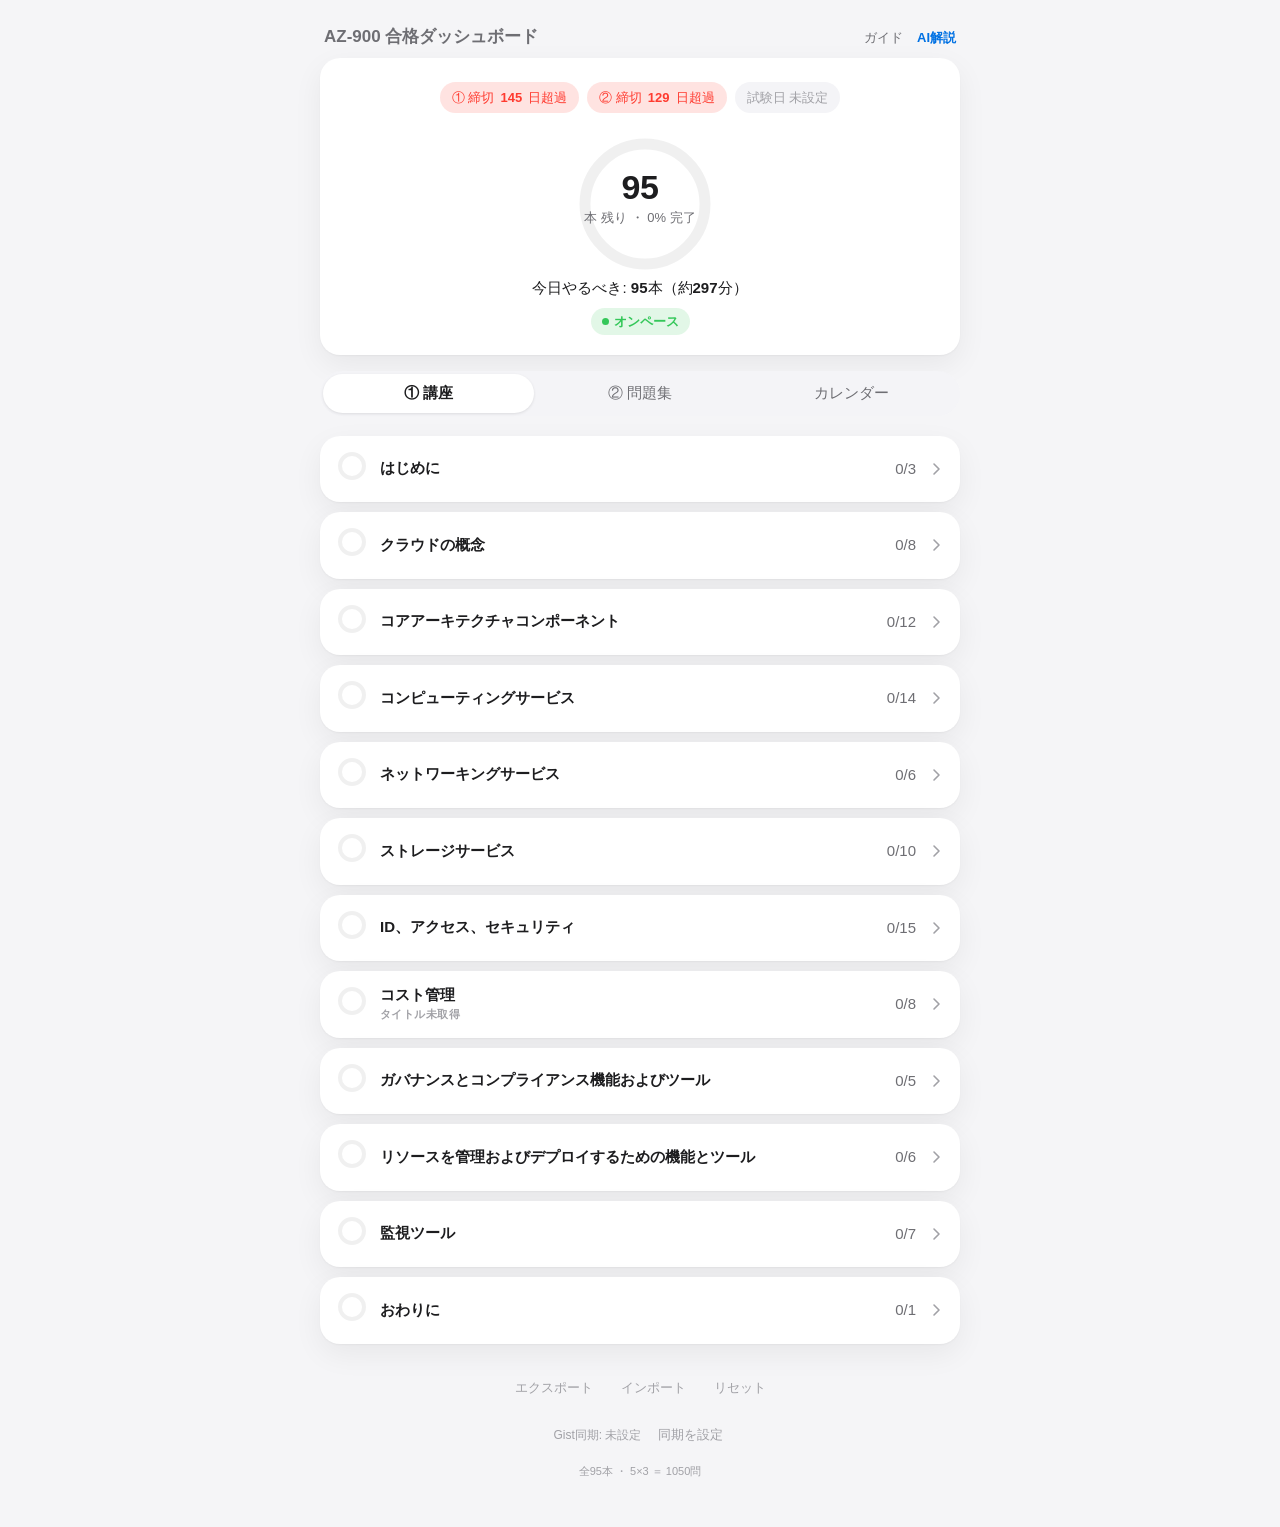
==== commit 65ea041f: "feat: 期限管理＋カレンダータブを追加（チップタップで締切/試験日を編集、計画/予測2モードの月表示、期限はsetAt比較のLWW同期、超過時の誤表示バグ修正）" ====
--- a/index.html
+++ b/index.html
@@ -19,8 +19,9 @@
     </noscript>
   </main>
 
-  <!-- 非module・プレーンな defer スクリプト。読み込み順は data.js → app.js → sync.js。 -->
+  <!-- 非module・プレーンな defer スクリプト。読み込み順は data.js → calendar.js → app.js → sync.js。 -->
   <script defer src="assets/data.js"></script>
+  <script defer src="assets/calendar.js"></script>
   <script defer src="assets/app.js"></script>
   <script defer src="assets/sync.js"></script>
 </body>
--- a/assets/styles.css
+++ b/assets/styles.css
@@ -185,6 +185,7 @@
 
 .hero__chips {
   display: flex;
+  flex-wrap: wrap; /* チップ3つが狭い画面で溢れないよう折り返す */
   justify-content: center;
   gap: 8px;
   margin-bottom: 20px;
@@ -219,6 +220,37 @@
 .chip--danger {
   color: var(--danger);
   background: color-mix(in srgb, var(--danger) 14%, transparent);
+}
+
+/* 期限チップの編集可能化（透明 date input を重ねる） */
+.chip--edit {
+  position: relative;
+  cursor: pointer;
+  transition: transform var(--dur-fast) var(--ease-out);
+}
+
+.chip--edit:active {
+  transform: scale(.97);
+}
+
+.chip--edit:focus-within {
+  outline: 2px solid var(--accent);
+  outline-offset: 2px;
+}
+
+.chip__input {
+  position: absolute;
+  inset: 0;
+  width: 100%;
+  height: 100%;
+  opacity: 0;
+  border: 0;
+  cursor: pointer;
+  -webkit-appearance: none;
+}
+
+.chip--unset {
+  color: var(--text-3);
 }
 
 .hero__ring {
@@ -268,6 +300,15 @@
 .hero__today-line b {
   font-weight: 700;
   font-variant-numeric: tabular-nums;
+}
+
+.hero__forecast {
+  font-size: 13px;
+  color: var(--text-2);
+}
+
+.hero__forecast b {
+  font-weight: 700;
 }
 
 .badge {
@@ -360,6 +401,24 @@
   transform: translateX(100%);
 }
 
+.segmented[data-active="calendar"] .segmented__pill {
+  transform: translateX(200%);
+}
+
+.segmented--3 {
+  grid-template-columns: repeat(3, 1fr);
+}
+
+.segmented--3 .segmented__pill {
+  width: calc(33.333% - 2px);
+}
+
+@media (max-width: 360px) {
+  .segmented--3 .segmented__btn {
+    font-size: 14px;
+  }
+}
+
 .segmented__btn {
   position: relative;
   z-index: 1;
@@ -717,6 +776,251 @@
   color: var(--text-3);
   text-align: center;
   padding: 12px 0;
+}
+
+/* --- calendar (③ 期限管理カレンダー) --------------------------------------- */
+.cal {
+  padding: 20px 16px 16px;
+  margin-bottom: 16px;
+}
+
+.cal--fallback {
+  padding: 32px 20px;
+  text-align: center;
+  color: var(--text-3);
+  font-size: 14px;
+}
+
+.cal__mode {
+  display: inline-flex;
+  padding: 3px;
+  border-radius: var(--r-pill);
+  background: var(--surface-2);
+  margin-bottom: 18px;
+}
+
+.cal__mode-btn {
+  padding: 6px 14px;
+  border-radius: var(--r-pill);
+  font-size: 13px;
+  color: var(--text-2);
+  transition: background var(--dur) var(--ease-out),
+    color var(--dur) var(--ease-out);
+}
+
+.cal__mode-btn.is-selected {
+  background: var(--surface);
+  color: var(--text);
+  font-weight: 600;
+  box-shadow: 0 1px 3px rgba(0, 0, 0, .10);
+}
+
+@media (prefers-color-scheme: dark) {
+  .cal__mode-btn.is-selected {
+    box-shadow: 0 1px 3px rgba(0, 0, 0, .4);
+  }
+}
+
+.cal__summaries {
+  display: flex;
+  flex-direction: column;
+  gap: 10px;
+  margin-bottom: 20px;
+}
+
+.cal__summary-row {
+  display: flex;
+  align-items: center;
+  flex-wrap: wrap;
+  gap: 8px;
+  font-size: 14px;
+  min-height: 24px;
+}
+
+.cal__summary-label {
+  color: var(--text-2);
+}
+
+.cal__summary-tail {
+  color: var(--text-2);
+}
+
+.cal__dot {
+  flex: 0 0 auto;
+  width: 8px;
+  height: 8px;
+  border-radius: 50%;
+}
+
+.cal__dot--normal {
+  background: var(--text-3);
+}
+
+.cal__dot--warn {
+  background: var(--warn);
+}
+
+.cal__dot--danger {
+  background: var(--danger);
+}
+
+.cal__dot--success {
+  background: var(--success);
+}
+
+.cal__date-edit {
+  position: relative;
+  display: inline-block;
+  cursor: pointer;
+}
+
+.cal__date-edit:focus-within {
+  outline: 2px solid var(--accent);
+  outline-offset: 2px;
+  border-radius: 4px;
+}
+
+.cal__date {
+  font-weight: 700;
+  color: var(--text);
+}
+
+.cal__date--unset {
+  font-weight: 400;
+  color: var(--text-3);
+}
+
+.cal__month-head {
+  display: flex;
+  align-items: center;
+  justify-content: center;
+  gap: 4px;
+  margin-bottom: 12px;
+}
+
+.cal__month-label {
+  min-width: 112px;
+  text-align: center;
+  font-size: 15px;
+  font-weight: 600;
+}
+
+.cal__nav-btn {
+  width: 44px;
+  height: 44px;
+  display: flex;
+  align-items: center;
+  justify-content: center;
+  font-size: 20px;
+  color: var(--text-2);
+  border-radius: var(--r-sm);
+  transition: color var(--dur-fast) var(--ease-out);
+}
+
+.cal__nav-btn:hover {
+  color: var(--accent);
+}
+
+.cal__today-btn {
+  margin-left: 8px;
+  font-size: 12px;
+  color: var(--accent);
+  padding: 6px 10px;
+  border-radius: var(--r-sm);
+}
+
+.cal__weekdays {
+  display: grid;
+  grid-template-columns: repeat(7, 1fr);
+  margin-bottom: 4px;
+}
+
+.cal__weekday {
+  text-align: center;
+  font-size: 11px;
+  font-weight: 600;
+  letter-spacing: 0.04em;
+  color: var(--text-3);
+}
+
+.cal__grid {
+  display: grid;
+  grid-template-columns: repeat(7, 1fr);
+  gap: 2px;
+}
+
+.cal__cell {
+  min-height: 46px;
+  display: flex;
+  flex-direction: column;
+  align-items: center;
+  gap: 2px;
+  padding-top: 4px;
+}
+
+.cal__cell--empty {
+  visibility: hidden;
+}
+
+.cal__daynum {
+  width: 26px;
+  height: 26px;
+  display: flex;
+  align-items: center;
+  justify-content: center;
+  font-size: 13px;
+  color: var(--text);
+  border-radius: 50%;
+}
+
+.cal__daynum--today {
+  background: var(--accent);
+  color: #fff;
+  font-weight: 700;
+}
+
+.cal__badges {
+  display: flex;
+  gap: 2px;
+  flex-wrap: wrap;
+  justify-content: center;
+}
+
+.cal__badge {
+  width: 18px;
+  height: 18px;
+  border-radius: 50%;
+  display: flex;
+  align-items: center;
+  justify-content: center;
+  font-size: 10px;
+  font-weight: 700;
+  line-height: 1;
+}
+
+.cal__badge--deadline {
+  border: 1.5px solid var(--accent);
+  color: var(--accent);
+}
+
+.cal__badge--exam {
+  background: var(--accent);
+  color: #fff;
+}
+
+.cal__badge--ghost {
+  border: 1.5px solid var(--text-3);
+  color: var(--text-3);
+}
+
+.cal__badge--proj-ok {
+  background: var(--success);
+  color: #fff;
+}
+
+.cal__badge--proj-late {
+  background: var(--danger);
+  color: #fff;
 }
 
 /* --- footer --------------------------------------------------------------- */
